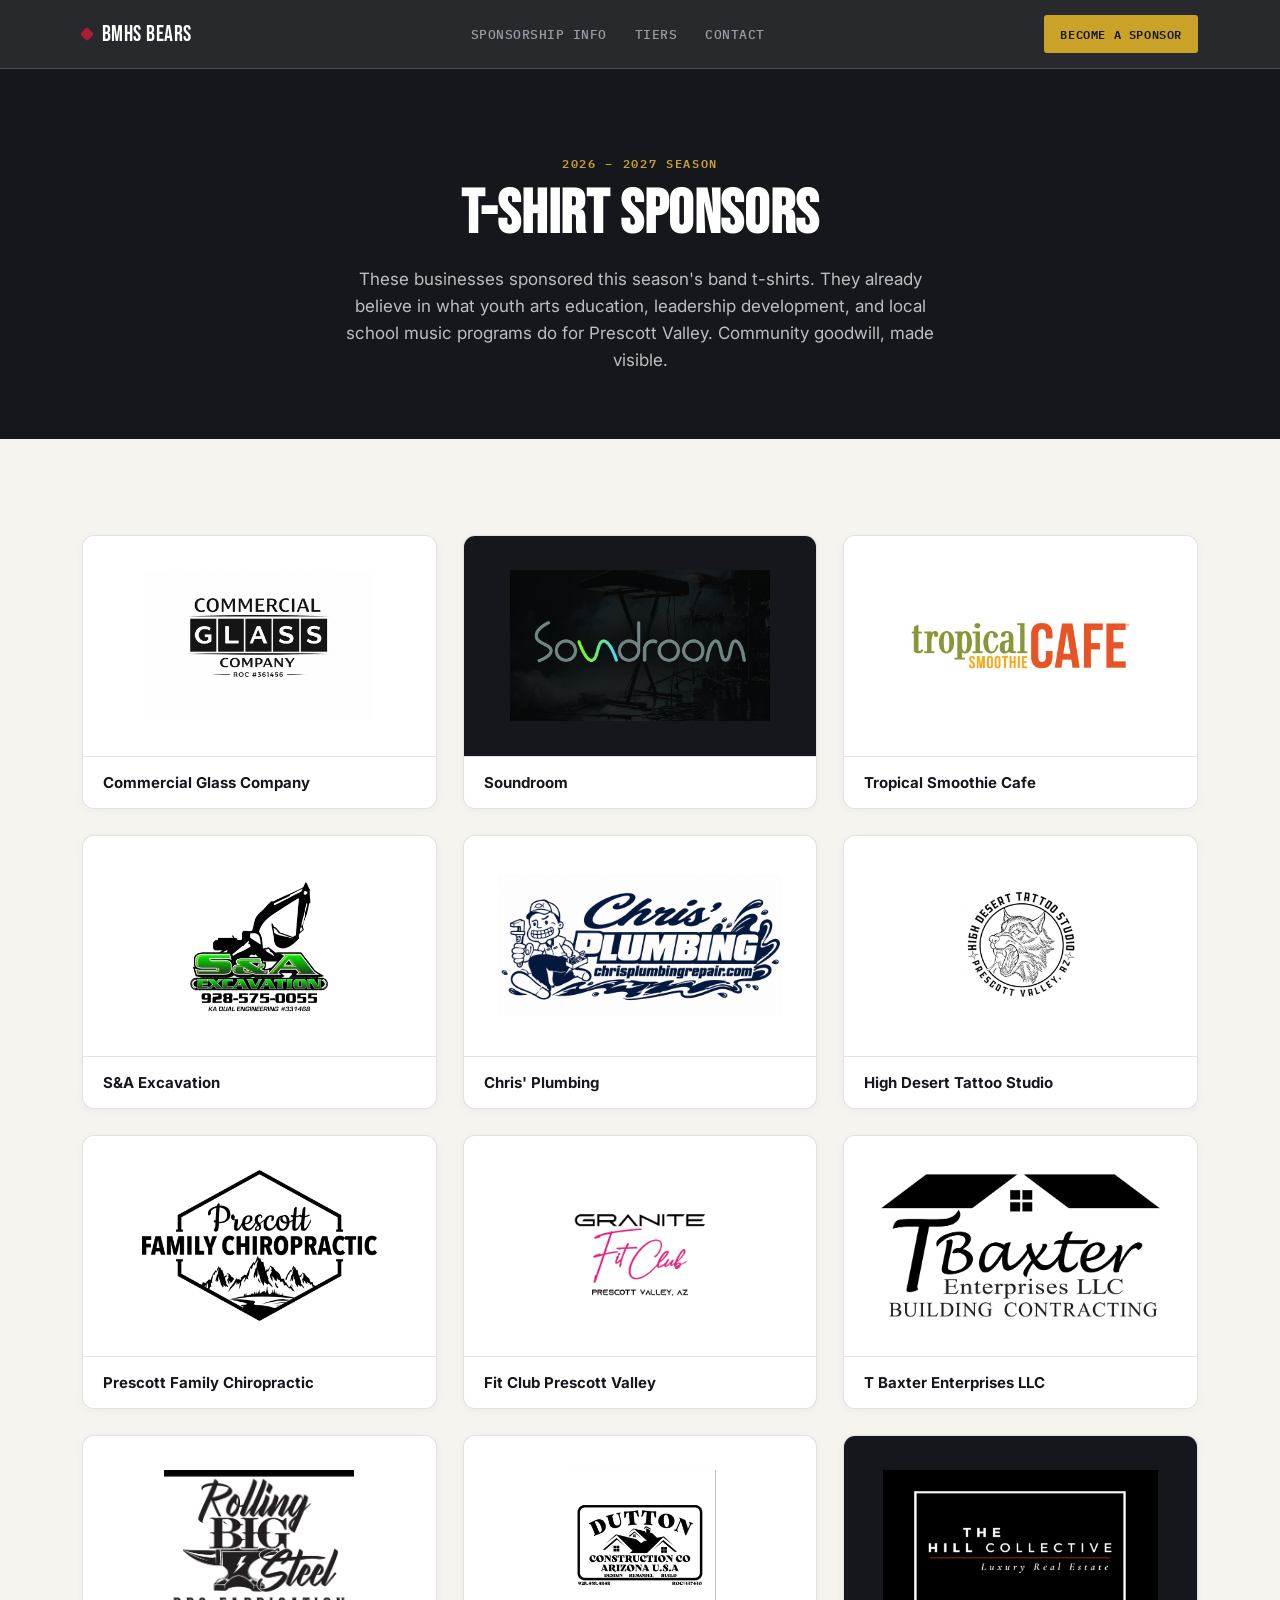
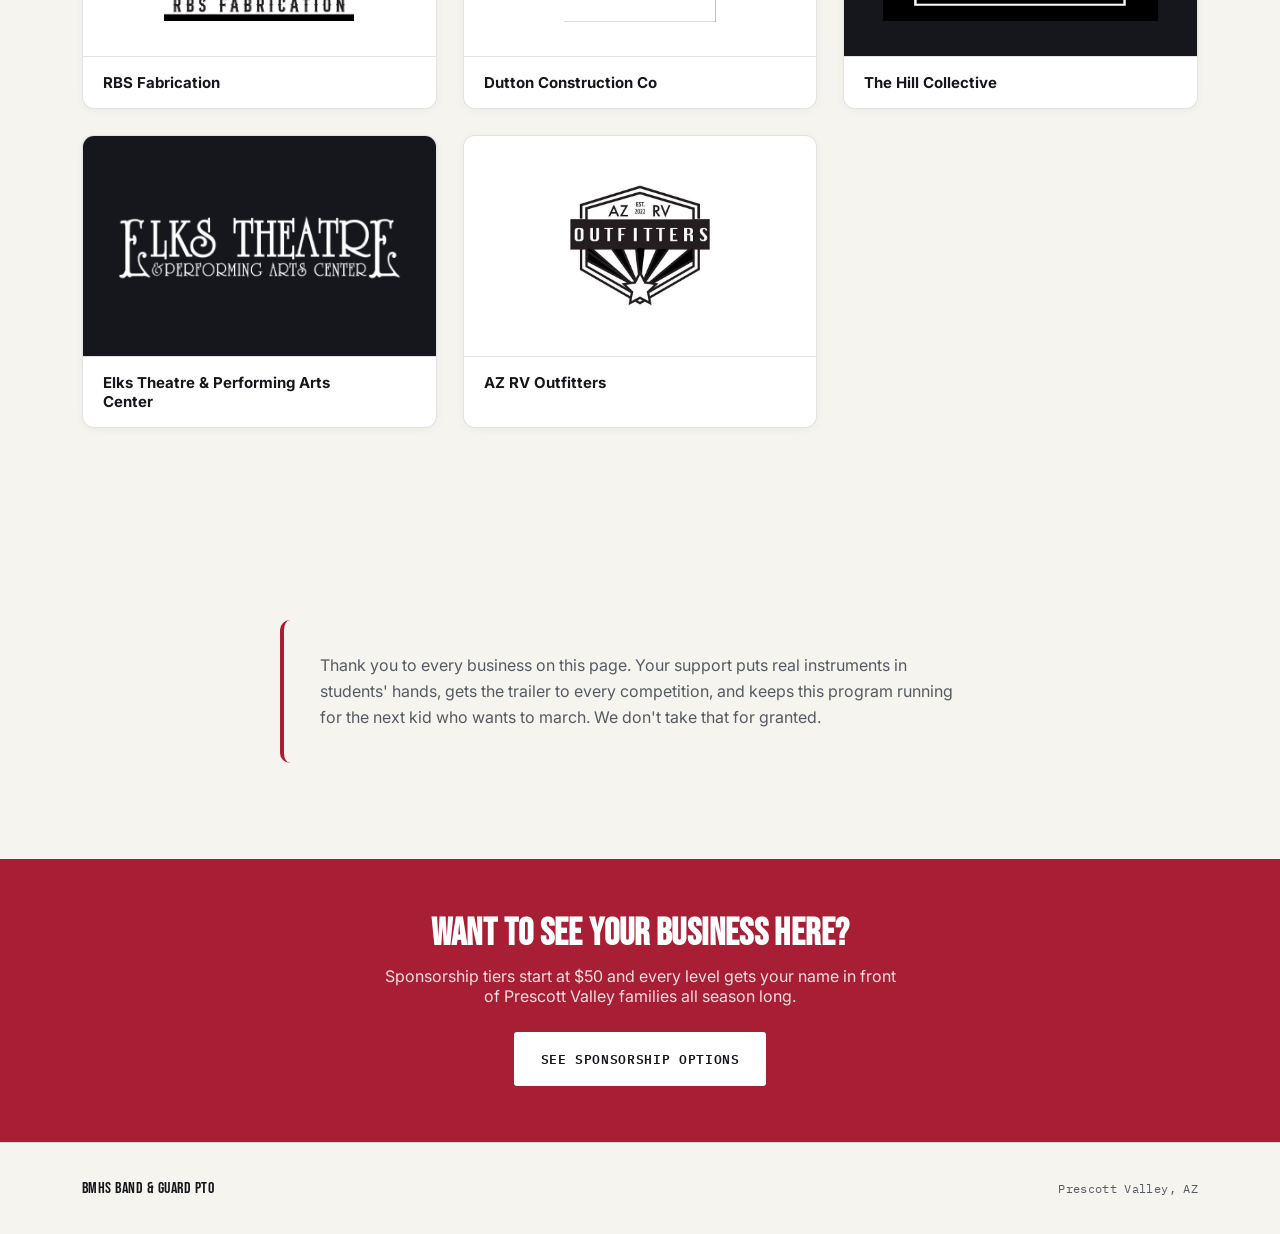
==== bmhs-sponsors.html @ 0f13541d "Add files via upload" ====
<!doctype html>
<html lang="en">
<head>
<meta charset="UTF-8">
<meta name="viewport" content="width=device-width, initial-scale=1">
<title>T-Shirt Sponsors — BMHS Band & Guard</title>
<meta name="description" content="The local businesses sponsoring this season's t-shirts for the Bradshaw Mountain Marching Bears Band & Guard, Prescott Valley, AZ.">
<link rel="stylesheet" href="bmhs-sponsorship.css">
<style>
  .sponsors-hero {
    background: var(--ink);
    color: #fff;
    padding: 84px 0 64px;
    text-align: center;
  }
  .sponsors-hero .eyebrow { justify-content: center; display: flex; }
  .sponsors-hero h1 {
    font-size: clamp(38px, 6vw, 62px);
    margin-top: 12px;
  }
  .sponsors-hero p {
    font-family: var(--body);
    font-size: 17px;
    color: rgba(255,255,255,0.72);
    max-width: 620px;
    margin: 20px auto 0;
    line-height: 1.6;
  }
  .sponsor-grid {
    display: grid;
    grid-template-columns: repeat(3, 1fr);
    gap: 26px;
  }
  .sponsor-tile {
    background: #fff;
    border: 1px solid var(--line);
    border-radius: 12px;
    overflow: hidden;
    display: flex;
    flex-direction: column;
    box-shadow: 0 2px 10px rgba(21,23,28,0.04);
    transition: transform 0.2s ease, box-shadow 0.2s ease, border-color 0.2s ease;
    text-decoration: none;
    color: inherit;
  }
  a.sponsor-tile { cursor: pointer; }
  .sponsor-tile:hover {
    transform: translateY(-5px);
    box-shadow: 0 16px 34px rgba(21,23,28,0.12);
    border-color: var(--crimson);
  }
  .sponsor-tile .logo-frame {
    height: 220px;
    display: flex;
    align-items: center;
    justify-content: center;
    padding: 34px;
  }
  .sponsor-tile img {
    max-width: 100%;
    max-height: 100%;
    object-fit: contain;
  }
  .sponsor-tile.dark-tile .logo-frame {
    background: var(--ink);
  }
  .sponsor-tile .tile-foot {
    border-top: 1px solid var(--line);
    padding: 16px 20px;
    display: flex;
    align-items: center;
    justify-content: space-between;
    gap: 10px;
  }
  .sponsor-tile .tile-name {
    font-family: var(--body);
    font-weight: 700;
    font-size: 15px;
    color: var(--ink);
  }
  .sponsor-tile .tile-visit {
    font-family: var(--mono);
    font-size: 11px;
    font-weight: 600;
    letter-spacing: 0.04em;
    text-transform: uppercase;
    color: var(--crimson);
    opacity: 0;
    transform: translateX(-4px);
    transition: opacity 0.15s ease, transform 0.15s ease;
    white-space: nowrap;
  }
  .sponsor-tile:hover .tile-visit {
    opacity: 1;
    transform: translateX(0);
  }
  .sponsor-tile.no-link .tile-foot {
    justify-content: center;
  }
  .thanks-card {
    background: var(--paper);
    border-left: 4px solid var(--crimson);
    border-radius: 10px;
    padding: 32px 36px;
    max-width: 720px;
    margin: 0 auto;
  }
  .thanks-card p {
    font-family: var(--body);
    font-size: 16px;
    color: var(--slate);
    line-height: 1.65;
    margin: 0;
  }
  .cta-band {
    background: var(--crimson);
    color: #fff;
    text-align: center;
    padding: 56px 0;
  }
  .cta-band h2 { color: #fff; font-size: clamp(28px, 4vw, 38px); }
  .cta-band p {
    font-family: var(--body);
    font-size: 16px;
    color: rgba(255,255,255,0.85);
    max-width: 520px;
    margin: 14px auto 26px;
  }
  @media (max-width: 700px) {
    .sponsor-grid { grid-template-columns: repeat(2, 1fr); }
    .sponsor-tile .logo-frame { height: 170px; padding: 24px; }
  }
  @media (max-width: 460px) {
    .sponsor-grid { grid-template-columns: 1fr; }
  }
</style>
</head>
<body>

<header class="site-header">
  <div class="wrap">
    <a href="bmhs-sponsorship.html" class="brand"><span class="brand-mark"></span>BMHS BEARS</a>
    <nav>
      <a href="bmhs-sponsorship.html">Sponsorship Info</a>
      <a href="bmhs-sponsorship.html#tiers">Tiers</a>
      <a href="bmhs-sponsorship.html#contact">Contact</a>
    </nav>
    <a class="header-cta" href="https://www.zeffy.com/en-US/donation-form/band-sponsorships" target="_blank" rel="noopener">Become a Sponsor</a>
    <button class="nav-toggle" aria-label="Open menu" aria-expanded="false"><span></span></button>
  </div>
</header>

<section class="sponsors-hero">
  <div class="wrap">
    <span class="eyebrow">2026 – 2027 Season</span>
    <h1>T-Shirt Sponsors</h1>
    <p>These businesses sponsored this season's band t-shirts. They already believe
      in what youth arts education, leadership development, and local school
      music programs do for Prescott Valley. Community goodwill, made visible.</p>
  </div>
</section>

<section>
  <div class="wrap">
    <div class="sponsor-grid">

      <a class="sponsor-tile" href="https://www.commercialglassco.com/" target="_blank" rel="noopener sponsored">
        <div class="logo-frame"><img src="assets/sponsors/commercial-glass-company.png" alt="Commercial Glass Company"></div>
        <div class="tile-foot"><span class="tile-name">Commercial Glass Company</span><span class="tile-visit">Visit →</span></div>
      </a>

      <a class="sponsor-tile dark-tile" href="https://www.soundroommusic.com/" target="_blank" rel="noopener sponsored">
        <div class="logo-frame"><img src="assets/sponsors/soundroom.jpg" alt="Soundroom"></div>
        <div class="tile-foot"><span class="tile-name">Soundroom</span><span class="tile-visit">Visit →</span></div>
      </a>

      <a class="sponsor-tile" href="https://locations.tropicalsmoothiecafe.com/az/prescott-valley/7850-east-florentine-road" target="_blank" rel="noopener sponsored">
        <div class="logo-frame"><img src="assets/sponsors/tropical-smoothie-cafe.jpg" alt="Tropical Smoothie Cafe"></div>
        <div class="tile-foot"><span class="tile-name">Tropical Smoothie Cafe</span><span class="tile-visit">Visit →</span></div>
      </a>

      <a class="sponsor-tile" href="https://www.saexcavation.net/" target="_blank" rel="noopener sponsored">
        <div class="logo-frame"><img src="assets/sponsors/sa-excavation.png" alt="S&amp;A Excavation"></div>
        <div class="tile-foot"><span class="tile-name">S&amp;A Excavation</span><span class="tile-visit">Visit →</span></div>
      </a>

      <a class="sponsor-tile" href="https://chrisplumbingrepair.com/" target="_blank" rel="noopener sponsored">
        <div class="logo-frame"><img src="assets/sponsors/chris-plumbing.png" alt="Chris' Plumbing"></div>
        <div class="tile-foot"><span class="tile-name">Chris' Plumbing</span><span class="tile-visit">Visit →</span></div>
      </a>

      <a class="sponsor-tile" href="https://highdeserttattoo.glossgenius.com/" target="_blank" rel="noopener sponsored">
        <div class="logo-frame"><img src="assets/sponsors/high-desert-tattoo.jpg" alt="High Desert Tattoo Studio"></div>
        <div class="tile-foot"><span class="tile-name">High Desert Tattoo Studio</span><span class="tile-visit">Visit →</span></div>
      </a>

      <a class="sponsor-tile" href="https://prescottfamilychiropractic.com/" target="_blank" rel="noopener sponsored">
        <div class="logo-frame"><img src="assets/sponsors/prescott-family-chiropractic.png" alt="Prescott Family Chiropractic"></div>
        <div class="tile-foot"><span class="tile-name">Prescott Family Chiropractic</span><span class="tile-visit">Visit →</span></div>
      </a>

      <a class="sponsor-tile" href="https://www.granitefitclub.com/" target="_blank" rel="noopener sponsored">
        <div class="logo-frame"><img src="assets/sponsors/granite-fit-club.png" alt="Fit Club Prescott Valley"></div>
        <div class="tile-foot"><span class="tile-name">Fit Club Prescott Valley</span><span class="tile-visit">Visit →</span></div>
      </a>

      <a class="sponsor-tile" href="https://www.baxterent.com/" target="_blank" rel="noopener sponsored">
        <div class="logo-frame"><img src="assets/sponsors/tbaxter-enterprises.png" alt="T Baxter Enterprises LLC"></div>
        <div class="tile-foot"><span class="tile-name">T Baxter Enterprises LLC</span><span class="tile-visit">Visit →</span></div>
      </a>

      <a class="sponsor-tile" href="https://www.rbsfabrication.com/" target="_blank" rel="noopener sponsored">
        <div class="logo-frame"><img src="assets/sponsors/rbs-fabrication.png" alt="RBS Fabrication"></div>
        <div class="tile-foot"><span class="tile-name">RBS Fabrication</span><span class="tile-visit">Visit →</span></div>
      </a>

      <a class="sponsor-tile" href="https://www.instagram.com/dutton_construction_co/" target="_blank" rel="noopener sponsored">
        <div class="logo-frame"><img src="assets/sponsors/dutton-construction.png" alt="Dutton Construction Co"></div>
        <div class="tile-foot"><span class="tile-name">Dutton Construction Co</span><span class="tile-visit">Visit →</span></div>
      </a>

      <a class="sponsor-tile dark-tile" href="https://thehillcollectiveaz.com/" target="_blank" rel="noopener sponsored">
        <div class="logo-frame"><img src="assets/sponsors/the-hill-collective.png" alt="The Hill Collective Luxury Real Estate"></div>
        <div class="tile-foot"><span class="tile-name">The Hill Collective</span><span class="tile-visit">Visit →</span></div>
      </a>

      <a class="sponsor-tile dark-tile" href="https://www.prescottelkstheatre.org/" target="_blank" rel="noopener sponsored">
        <div class="logo-frame"><img src="assets/sponsors/elks-theatre.png" alt="Elks Theatre and Performing Arts Center"></div>
        <div class="tile-foot"><span class="tile-name">Elks Theatre &amp; Performing Arts Center</span><span class="tile-visit">Visit →</span></div>
      </a>

      <a class="sponsor-tile" href="https://www.facebook.com/p/Arizona-RV-Outfitters-61556463715649/" target="_blank" rel="noopener sponsored">
        <div class="logo-frame"><img src="assets/sponsors/az-rv-outfitters.png" alt="AZ RV Outfitters"></div>
        <div class="tile-foot"><span class="tile-name">AZ RV Outfitters</span><span class="tile-visit">Visit →</span></div>
      </a>

    </div>
  </div>
</section>

<section>
  <div class="wrap">
    <div class="thanks-card">
      <p>Thank you to every business on this page. Your support puts real
        instruments in students' hands, gets the trailer to every competition,
        and keeps this program running for the next kid who wants to march.
        We don't take that for granted.</p>
    </div>
  </div>
</section>

<section class="cta-band">
  <div class="wrap">
    <h2>Want to see your business here?</h2>
    <p>Sponsorship tiers start at $50 and every level gets your name in front
      of Prescott Valley families all season long.</p>
    <a class="btn btn-primary" style="background:#fff;color:var(--ink)" href="bmhs-sponsorship.html#tiers">See Sponsorship Options</a>
  </div>
</section>

<footer>
  <div class="wrap">
    <span class="foot-tag">BMHS BAND &amp; GUARD PTO</span>
    <span class="foot-left">Prescott Valley, AZ</span>
  </div>
</footer>

<script src="bmhs-sponsorship.js"></script>
</body>
</html>
---- bmhs-sponsorship.css ----
@import url('https://fonts.googleapis.com/css2?family=Bebas+Neue&family=Inter:wght@400;500;600;700;800&family=IBM+Plex+Mono:wght@500;600&display=swap');

:root {
  --ink: #15171c;
  --paper: #f6f4ef;
  --crimson: #a81f35;
  --crimson-dim: #7d1727;
  --brass: #c9a227;
  --brass-light: #e8cd7a;
  --slate: #565a63;
  --slate-light: #9a9ea6;
  --line: rgba(21, 23, 28, 0.12);
  --line-light: rgba(246, 244, 239, 0.18);

  --display: 'Bebas Neue', 'Arial Narrow', sans-serif;
  --body: 'Inter', -apple-system, sans-serif;
  --mono: 'IBM Plex Mono', 'SF Mono', monospace;

  --max: 1180px;
}

* { box-sizing: border-box; }

html { scroll-behavior: smooth; }

@media (prefers-reduced-motion: reduce) {
  html { scroll-behavior: auto; }
  * { animation-duration: 0.001ms !important; transition-duration: 0.001ms !important; }
}

body {
  margin: 0;
  font-family: var(--body);
  color: var(--ink);
  background: var(--paper);
  -webkit-font-smoothing: antialiased;
}

a { color: inherit; }

img { max-width: 100%; display: block; }

.wrap {
  max-width: var(--max);
  margin: 0 auto;
  padding: 0 32px;
}

/* ---------- Utility type styles ---------- */

.eyebrow {
  font-family: var(--mono);
  font-size: 12px;
  font-weight: 600;
  letter-spacing: 0.14em;
  text-transform: uppercase;
  color: var(--brass);
}

h1, h2, h3 {
  font-family: var(--display);
  letter-spacing: 0.01em;
  margin: 0;
  line-height: 0.98;
}

/* ---------- Header / nav ---------- */

.site-header {
  position: sticky;
  top: 0;
  z-index: 50;
  background: rgba(21, 23, 28, 0.92);
  backdrop-filter: blur(6px);
  border-bottom: 1px solid var(--line-light);
}

.site-header .wrap {
  display: flex;
  align-items: center;
  justify-content: space-between;
  height: 68px;
}

.brand {
  display: flex;
  align-items: center;
  gap: 10px;
  font-family: var(--display);
  font-size: 22px;
  color: #fff;
  text-decoration: none;
  letter-spacing: 0.02em;
}

.brand .brand-mark {
  width: 10px;
  height: 10px;
  background: var(--crimson);
  border-radius: 2px;
  transform: rotate(45deg);
  flex: none;
}

.site-header nav {
  display: flex;
  gap: 28px;
}

.site-header nav a {
  font-family: var(--mono);
  font-size: 12.5px;
  font-weight: 500;
  letter-spacing: 0.04em;
  text-transform: uppercase;
  color: var(--slate-light);
  text-decoration: none;
  transition: color 0.15s ease;
}

.site-header nav a:hover,
.site-header nav a:focus-visible { color: #fff; }

.nav-toggle {
  display: none;
  background: none;
  border: 1px solid rgba(255,255,255,0.25);
  border-radius: 4px;
  width: 38px;
  height: 34px;
  padding: 0;
  cursor: pointer;
  align-items: center;
  justify-content: center;
  flex: none;
}

.nav-toggle span,
.nav-toggle span::before,
.nav-toggle span::after {
  content: '';
  display: block;
  width: 18px;
  height: 2px;
  background: #fff;
  position: relative;
  transition: transform 0.2s ease, opacity 0.2s ease;
}

.nav-toggle span::before { position: absolute; top: -6px; }
.nav-toggle span::after { position: absolute; top: 6px; }

.site-header.nav-open .nav-toggle span { background: transparent; }
.site-header.nav-open .nav-toggle span::before { transform: translateY(6px) rotate(45deg); }
.site-header.nav-open .nav-toggle span::after { transform: translateY(-6px) rotate(-45deg); }

.header-cta {
  font-family: var(--mono);
  font-size: 12px;
  font-weight: 600;
  letter-spacing: 0.05em;
  text-transform: uppercase;
  color: var(--ink) !important;
  background: var(--brass);
  padding: 9px 16px;
  border-radius: 3px;
  text-decoration: none;
  white-space: nowrap;
}

.header-cta:hover { background: var(--brass-light); }

/* ---------- Hero ---------- */

.hero {
  position: relative;
  background: var(--ink);
  color: #fff;
  overflow: hidden;
  padding: 96px 0 88px;
}

.hero::before {
  content: '';
  position: absolute;
  inset: 0;
  background-image:
    repeating-linear-gradient(90deg, transparent 0, transparent 78px, rgba(255,255,255,0.055) 78px, rgba(255,255,255,0.055) 80px),
    repeating-linear-gradient(0deg, transparent 0, transparent 40px, rgba(255,255,255,0.03) 40px, rgba(255,255,255,0.03) 41px);
  pointer-events: none;
}

.hero::after {
  content: '';
  position: absolute;
  left: 0; right: 0; bottom: 0;
  height: 220px;
  background: radial-gradient(60% 100% at 50% 100%, rgba(168,31,53,0.35), transparent 70%);
  pointer-events: none;
}

.hero .wrap { position: relative; z-index: 2; }

.hero-eyebrow {
  display: flex;
  align-items: center;
  gap: 10px;
  margin-bottom: 22px;
}

.hero-eyebrow .rule { width: 28px; height: 2px; background: var(--brass); }

.hero h1 {
  font-size: clamp(48px, 8vw, 104px);
  max-width: 15ch;
}

.hero h1 .accent { color: var(--brass); }

.hero-sub {
  font-family: var(--body);
  font-size: 18px;
  line-height: 1.6;
  color: rgba(255,255,255,0.72);
  max-width: 48ch;
  margin-top: 34px;
}

.hero-actions {
  display: flex;
  gap: 14px;
  margin-top: 28px;
  flex-wrap: wrap;
}

.btn {
  font-family: var(--mono);
  font-size: 13px;
  font-weight: 600;
  letter-spacing: 0.05em;
  text-transform: uppercase;
  padding: 15px 26px;
  border-radius: 3px;
  text-decoration: none;
  display: inline-flex;
  align-items: center;
  gap: 8px;
  border: 1px solid transparent;
  transition: transform 0.15s ease, background 0.15s ease, border-color 0.15s ease;
}

.btn-primary { background: var(--crimson); color: #fff; }
.btn-primary:hover { background: #c22540; transform: translateY(-1px); }

.btn-ghost { border-color: rgba(255,255,255,0.28); color: #fff; }
.btn-ghost:hover { border-color: #fff; }

.stat-row {
  display: grid;
  grid-template-columns: repeat(4, 1fr);
  gap: 1px;
  background: rgba(255,255,255,0.14);
  margin-top: 40px;
  border-top: 1px solid rgba(255,255,255,0.14);
}

.stat {
  background: var(--ink);
  padding: 26px 10px 4px;
}

.stat .num {
  font-family: var(--display);
  font-size: clamp(26px, 3.2vw, 38px);
  color: var(--brass-light);
}

.stat .label {
  font-family: var(--mono);
  font-size: 11px;
  letter-spacing: 0.04em;
  text-transform: uppercase;
  color: var(--slate-light);
  margin-top: 6px;
  line-height: 1.4;
}

/* ---------- Section shared ---------- */

section { padding: 96px 0; }

.section-head {
  max-width: 640px;
  margin-bottom: 56px;
}

.section-head h2 {
  font-size: clamp(34px, 4.5vw, 52px);
  margin-top: 14px;
}

.section-head p {
  font-family: var(--body);
  font-size: 17px;
  color: var(--slate);
  line-height: 1.65;
  margin-top: 18px;
}

/* ---------- Media & promotional partners ---------- */

.media-card {
  background: #fff;
  border-left: 4px solid var(--brass);
  border-radius: 8px;
  padding: 28px 32px;
  max-width: 760px;
  margin-top: 56px;
  box-shadow: 0 16px 40px -16px rgba(0,0,0,0.5);
}

.media-card .eyebrow { color: var(--crimson); }

.media-card h2 {
  font-size: clamp(24px, 3vw, 30px);
  margin-top: 8px;
  color: var(--ink);
}

.media-card p {
  font-family: var(--body);
  font-size: 15px;
  color: var(--slate);
  line-height: 1.6;
  margin-top: 12px;
  max-width: 62ch;
}

.media-card .btn {
  margin-top: 20px;
  gap: 8px;
}

/* ---------- Why sponsor ---------- */

.why-section {
  background: var(--paper);
  color: var(--ink);
  position: relative;
}

.why-section .eyebrow { color: var(--crimson); }
.why-section .section-head h2 { color: var(--ink); }

.why-lead {
  font-family: var(--body);
  font-size: 20px;
  font-weight: 600;
  color: var(--ink);
  line-height: 1.55;
  margin-top: 18px;
  border-left: 3px solid var(--crimson);
  padding-left: 20px;
}

.why-grid {
  display: grid;
  grid-template-columns: repeat(2, 1fr);
  gap: 22px;
}

.why-item {
  background: #fff;
  border: 1px solid var(--line);
  border-radius: 10px;
  padding: 28px 26px;
  box-shadow: 0 2px 10px rgba(21,23,28,0.04);
  transition: transform 0.2s ease, border-color 0.2s ease, box-shadow 0.2s ease;
}

.why-item:hover {
  transform: translateY(-4px);
  border-color: var(--crimson);
  box-shadow: 0 12px 28px rgba(21,23,28,0.1);
}

.why-item .mark {
  font-family: var(--display);
  font-size: 30px;
  color: var(--crimson);
  letter-spacing: 0.03em;
}

.why-item h3 {
  font-family: var(--body);
  font-size: 20px;
  font-weight: 700;
  letter-spacing: 0;
  color: var(--ink);
  margin-top: 12px;
}

.why-item p {
  font-family: var(--body);
  font-size: 15.5px;
  color: var(--slate);
  line-height: 1.6;
  margin-top: 10px;
}

/* ---------- Tier field (signature element) ---------- */

.field-section {
  background: var(--ink);
  color: #fff;
  position: relative;
}

.field-section .section-head p { color: rgba(255,255,255,0.65); }
.field-section .section-head .eyebrow { color: var(--brass-light); }
.field-section .section-head h2 { color: #fff; }

.yard-rail {
  position: relative;
  height: 3px;
  background: rgba(255,255,255,0.16);
  margin: 0 0 0;
  border-radius: 2px;
}

.yard-rail::before,
.yard-rail::after { content: none; }

.tier-track {
  display: grid;
  grid-template-columns: repeat(4, 1fr);
  gap: 22px;
  margin-top: 46px;
}

.tier-card {
  position: relative;
  background: rgba(255,255,255,0.04);
  border: 1px solid rgba(255,255,255,0.14);
  border-radius: 10px;
  padding: 30px 22px 26px;
  display: flex;
  flex-direction: column;
  text-decoration: none;
  cursor: pointer;
  overflow: hidden;
  transition: transform 0.2s ease, border-color 0.2s ease, background 0.2s ease, box-shadow 0.2s ease;
}

.tier-card::before {
  content: '';
  position: absolute;
  top: 0; left: 0; right: 0;
  height: 5px;
  background: var(--tier-color, var(--brass));
}

.tier-card:hover {
  transform: translateY(-8px);
  border-color: var(--tier-color, var(--brass));
  background: rgba(255,255,255,0.07);
  box-shadow: 0 16px 40px -12px rgba(0,0,0,0.55);
}

.tier-cta {
  margin-top: 24px;
  font-family: var(--mono);
  font-size: 12.5px;
  font-weight: 700;
  letter-spacing: 0.04em;
  text-transform: uppercase;
  color: var(--ink);
  background: var(--tier-color, var(--brass));
  display: flex;
  align-items: center;
  justify-content: center;
  gap: 6px;
  padding: 12px 14px;
  border-radius: 6px;
  transition: filter 0.15s ease, transform 0.15s ease;
}

.tier-card:hover .tier-cta { filter: brightness(1.1); transform: translateY(-1px); }

.tier-yard {
  font-family: var(--mono);
  font-size: 12px;
  letter-spacing: 0.08em;
  color: var(--slate-light);
}

.tier-name {
  display: inline-block;
  font-family: var(--display);
  font-size: 26px;
  color: var(--tier-color, var(--brass));
  background: color-mix(in srgb, var(--tier-color, var(--brass)) 16%, transparent);
  border: 1px solid var(--tier-color, var(--brass));
  border-radius: 999px;
  padding: 4px 18px;
  margin-top: 12px;
  letter-spacing: 0.03em;
}

.tier-price {
  font-family: var(--mono);
  font-size: 30px;
  font-weight: 600;
  margin-top: 10px;
}

.tier-price span {
  font-size: 13px;
  color: var(--slate-light);
  font-weight: 500;
  margin-left: 4px;
}

.tier-list {
  list-style: none;
  margin: 22px 0 0;
  padding: 20px 0 0;
  border-top: 1px solid rgba(255,255,255,0.12);
  flex: 1;
  display: flex;
  flex-direction: column;
  gap: 11px;
}

.tier-list li {
  font-family: var(--body);
  font-size: 13.5px;
  line-height: 1.45;
  color: rgba(255,255,255,0.82);
  padding-left: 16px;
  position: relative;
}

.tier-list li::before {
  content: '';
  position: absolute;
  left: 0;
  top: 7px;
  width: 6px;
  height: 6px;
  background: var(--tier-color, var(--brass));
  border-radius: 1px;
}

.tier-card[data-tier="bronze"] { --tier-color: #cf9f5f; background: rgba(207, 159, 95, 0.06); }
.tier-card[data-tier="silver"] { --tier-color: #d7dce6; background: rgba(215, 220, 230, 0.06); }
.tier-card[data-tier="gold"] { --tier-color: var(--brass); background: rgba(201, 162, 39, 0.08); }
.tier-card[data-tier="platinum"] {
  --tier-color: var(--brass-light);
  background: rgba(232, 205, 122, 0.1);
  border-color: rgba(232, 205, 122, 0.4);
}

.tier-foot-note {
  margin-top: 34px;
  font-family: var(--mono);
  font-size: 12.5px;
  color: var(--slate-light);
  display: flex;
  align-items: center;
  gap: 10px;
}

.tier-foot-note .dot {
  width: 6px; height: 6px; background: var(--crimson); border-radius: 50%;
  flex: none;
}

/* ---------- Championship callout ---------- */

.callout {
  background: var(--crimson);
  color: #fff;
  border-radius: 10px;
  padding: 52px 48px;
  display: grid;
  grid-template-columns: 1.3fr 1fr;
  gap: 40px;
  align-items: center;
}

.callout h2 {
  font-size: clamp(30px, 4vw, 42px);
  line-height: 1.02;
}

.callout p {
  font-family: var(--body);
  font-size: 16px;
  line-height: 1.6;
  color: rgba(255,255,255,0.88);
  margin-top: 18px;
  max-width: 46ch;
}

.callout-stats {
  display: grid;
  gap: 18px;
}

.callout-stat {
  background: rgba(0,0,0,0.14);
  border-radius: 6px;
  padding: 18px 20px;
  display: flex;
  justify-content: space-between;
  align-items: baseline;
}

.callout-stat .k {
  font-family: var(--mono);
  font-size: 12.5px;
  color: rgba(255,255,255,0.72);
  text-transform: uppercase;
  letter-spacing: 0.04em;
}

.callout-stat .v {
  font-family: var(--display);
  font-size: 26px;
  color: var(--brass-light);
}

.btn-championship {
  background: var(--brass-light);
  color: var(--ink);
  font-size: 15px;
  padding: 18px 32px;
  margin-top: 30px;
  border-radius: 6px;
  box-shadow: 0 12px 30px -8px rgba(0,0,0,0.45);
}

.btn-championship:hover {
  background: #fff;
  transform: translateY(-2px);
}

/* ---------- Contact ---------- */

.contact {
  display: grid;
  grid-template-columns: 1.2fr 0.8fr;
  gap: 56px;
  align-items: start;
}

.contact-card {
  background: var(--ink);
  color: #fff;
  border-radius: 10px;
  padding: 40px;
}

.contact-card .eyebrow { color: var(--brass-light); margin-bottom: 16px; display: block; }

.contact-row {
  display: flex;
  justify-content: space-between;
  align-items: center;
  padding: 16px 0;
  border-bottom: 1px solid rgba(255,255,255,0.12);
  font-family: var(--body);
}

.contact-row:last-child { border-bottom: none; }

.contact-row .k { font-size: 13px; color: var(--slate-light); }
.contact-row .v { font-size: 16px; font-weight: 600; }
.contact-row .v a { text-decoration: none; color: var(--brass-light); }

.pay-card {
  background: var(--ink);
  color: #fff;
  border-radius: 10px;
  padding: 36px 32px;
  display: flex;
  flex-direction: column;
  align-items: flex-start;
}

.pay-card h3 {
  font-family: var(--display);
  font-size: 26px;
  color: #fff;
  margin-top: 14px;
  letter-spacing: 0.02em;
}

.pay-card p {
  font-family: var(--body);
  font-size: 14.5px;
  color: rgba(255,255,255,0.7);
  line-height: 1.5;
  margin-top: 10px;
}

.pay-card-btn { margin-top: 22px; }

/* ---------- Footer ---------- */

footer {
  border-top: 1px solid var(--line);
  padding: 36px 0;
}

footer .wrap {
  display: flex;
  justify-content: space-between;
  align-items: center;
  flex-wrap: wrap;
  gap: 12px;
}

footer .foot-left {
  font-family: var(--mono);
  font-size: 12px;
  color: var(--slate);
  letter-spacing: 0.03em;
}

footer .foot-tag {
  font-family: var(--display);
  font-size: 16px;
  color: var(--ink);
  letter-spacing: 0.03em;
}

/* ---------- Scroll reveal ---------- */

.reveal {
  opacity: 0;
  transform: translateY(18px);
  transition: opacity 0.6s ease, transform 0.6s ease;
}

.reveal.is-visible {
  opacity: 1;
  transform: translateY(0);
}

/* ---------- Responsive ---------- */

@media (max-width: 900px) {
  .why-grid { grid-template-columns: 1fr; gap: 16px; }
  .tier-track { grid-template-columns: repeat(2, 1fr); }
  .callout { grid-template-columns: 1fr; padding: 36px 26px; }
  .contact { grid-template-columns: 1fr; }
  .stat-row { grid-template-columns: 1fr 1fr; gap: 1px; }
  .site-header .wrap { flex-wrap: wrap; }
  .nav-toggle { display: flex; }
  .site-header nav {
    display: none;
    flex-direction: column;
    gap: 0;
    width: 100%;
    order: 3;
    border-top: 1px solid rgba(255,255,255,0.14);
    margin-top: 14px;
    padding-top: 10px;
  }
  .site-header.nav-open nav { display: flex; }
  .site-header nav a {
    padding: 12px 4px;
    border-bottom: 1px solid rgba(255,255,255,0.08);
    font-size: 13px;
  }
}

@media (max-width: 560px) {
  .tier-track { grid-template-columns: 1fr; }
  .hero { padding: 72px 0 64px; }
  section { padding: 68px 0; }
  .wrap { padding: 0 20px; }
  .media-card { padding: 22px 20px; margin-top: 40px; }
}

/* Focus visibility */
a:focus-visible, button:focus-visible {
  outline: 2px solid var(--brass);
  outline-offset: 2px;
}
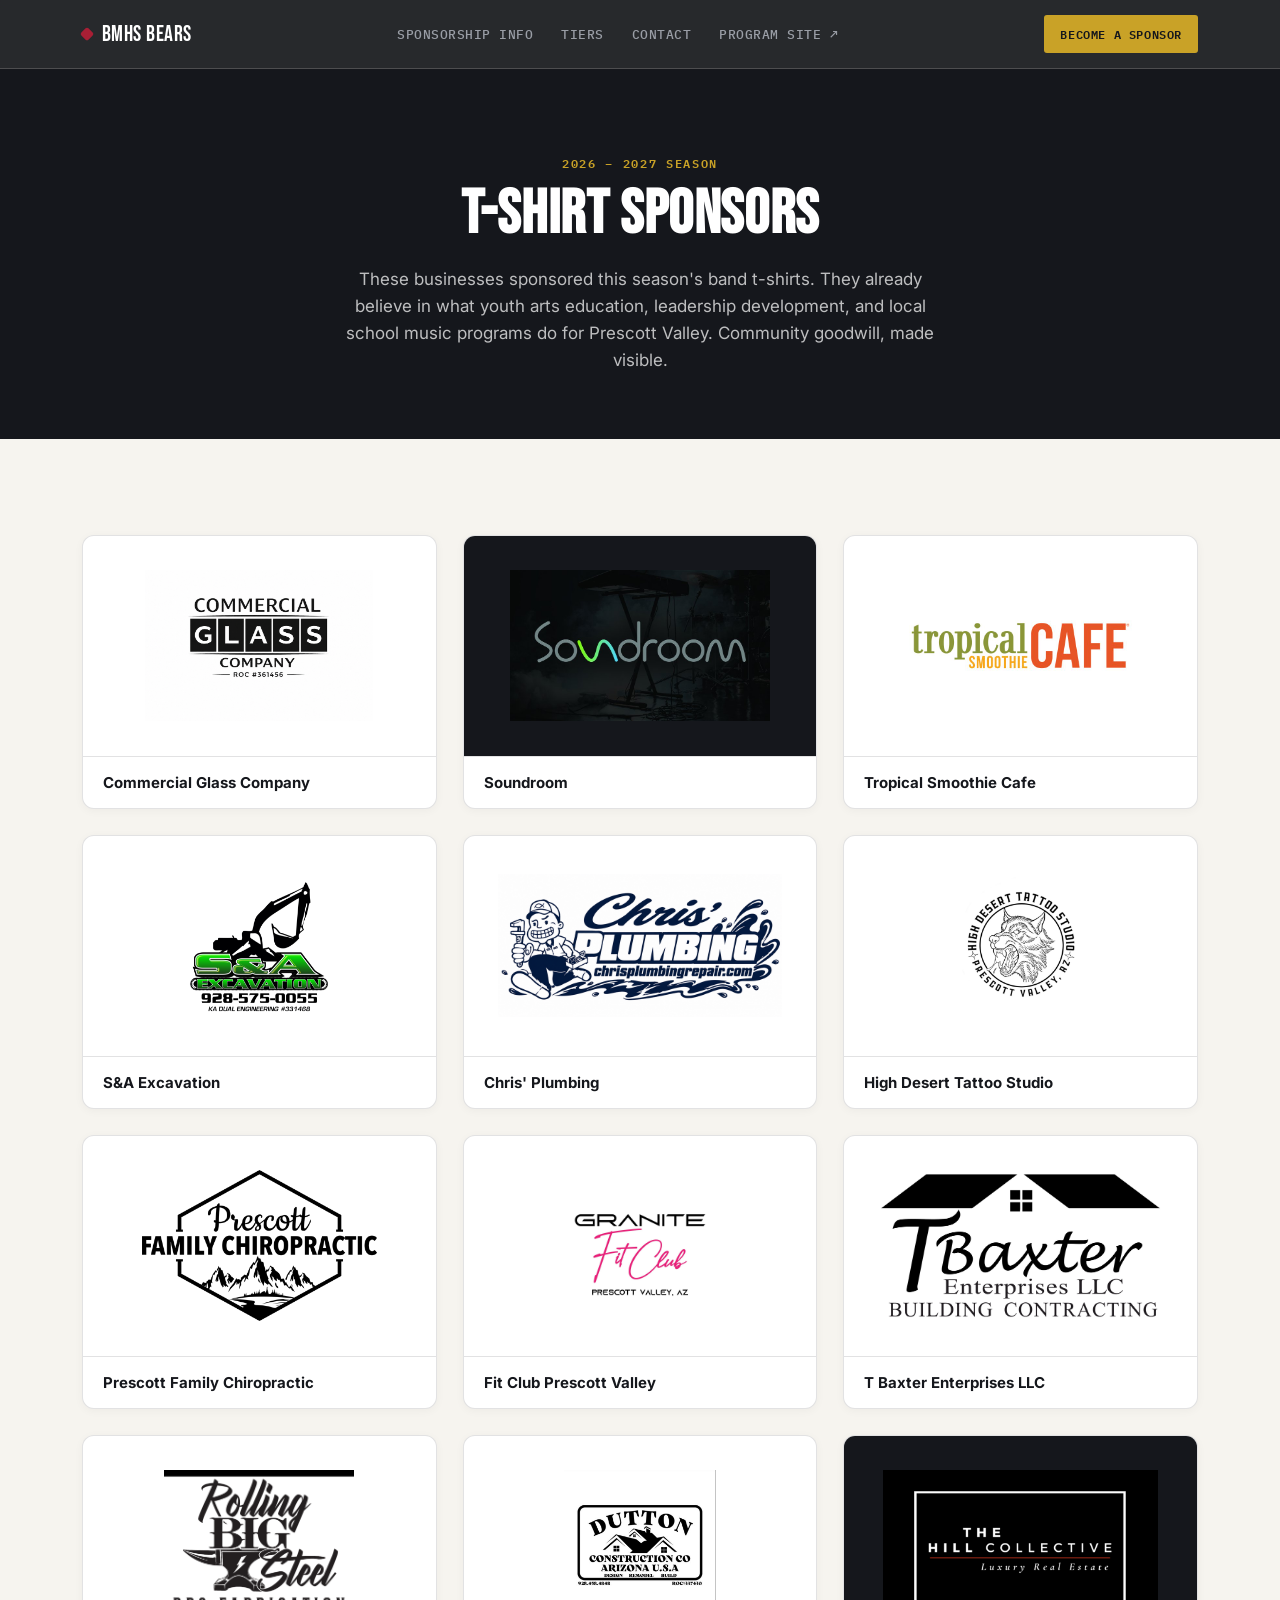
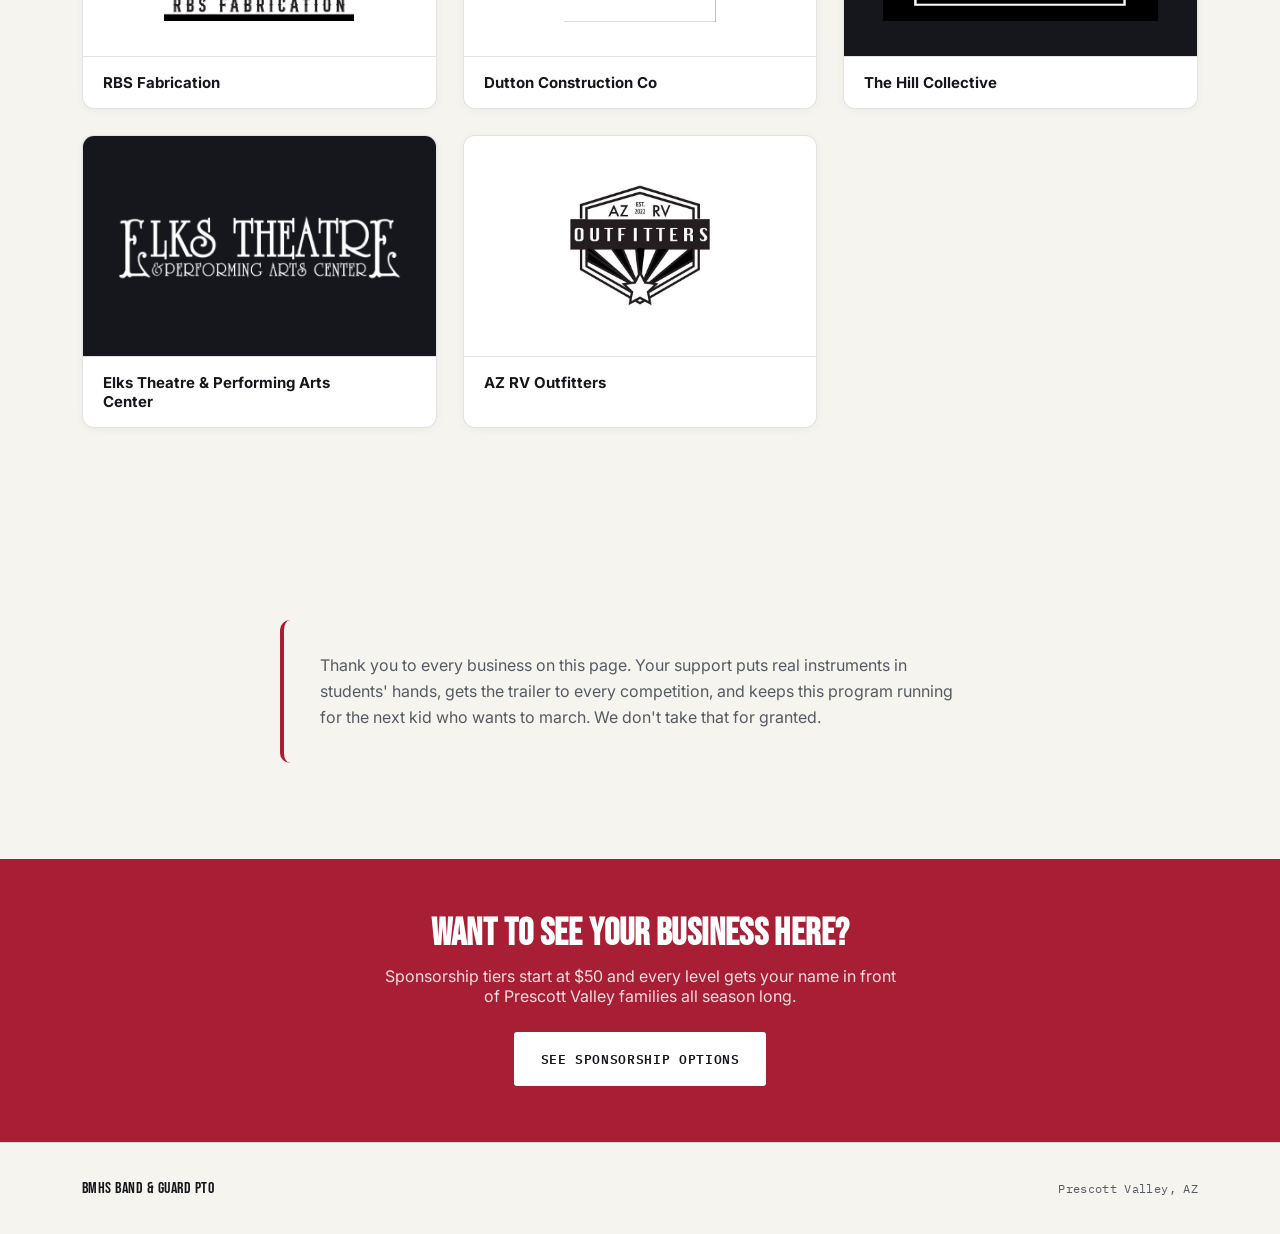
==== commit 59e3d94b: "Add files via upload" ====
--- a/bmhs-sponsors.html
+++ b/bmhs-sponsors.html
@@ -144,6 +144,7 @@
       <a href="bmhs-sponsorship.html">Sponsorship Info</a>
       <a href="bmhs-sponsorship.html#tiers">Tiers</a>
       <a href="bmhs-sponsorship.html#contact">Contact</a>
+      <a href="https://bmhsband.netlify.app" target="_blank" rel="noopener">Program Site ↗</a>
     </nav>
     <a class="header-cta" href="https://www.zeffy.com/en-US/donation-form/band-sponsorships" target="_blank" rel="noopener">Become a Sponsor</a>
     <button class="nav-toggle" aria-label="Open menu" aria-expanded="false"><span></span></button>
--- a/bmhs-sponsorship.css
+++ b/bmhs-sponsorship.css
@@ -765,16 +765,20 @@
     gap: 0;
     width: 100%;
     order: 3;
-    border-top: 1px solid rgba(255,255,255,0.14);
+    background: #0e0f13;
+    border: 1px solid rgba(255,255,255,0.14);
+    border-radius: 8px;
     margin-top: 14px;
-    padding-top: 10px;
+    padding: 6px 14px;
   }
   .site-header.nav-open nav { display: flex; }
   .site-header nav a {
-    padding: 12px 4px;
-    border-bottom: 1px solid rgba(255,255,255,0.08);
-    font-size: 13px;
+    padding: 14px 4px;
+    border-bottom: 1px solid rgba(255,255,255,0.1);
+    font-size: 13.5px;
+    color: #fff;
   }
+  .site-header nav a:last-child { border-bottom: none; }
 }
 
 @media (max-width: 560px) {
